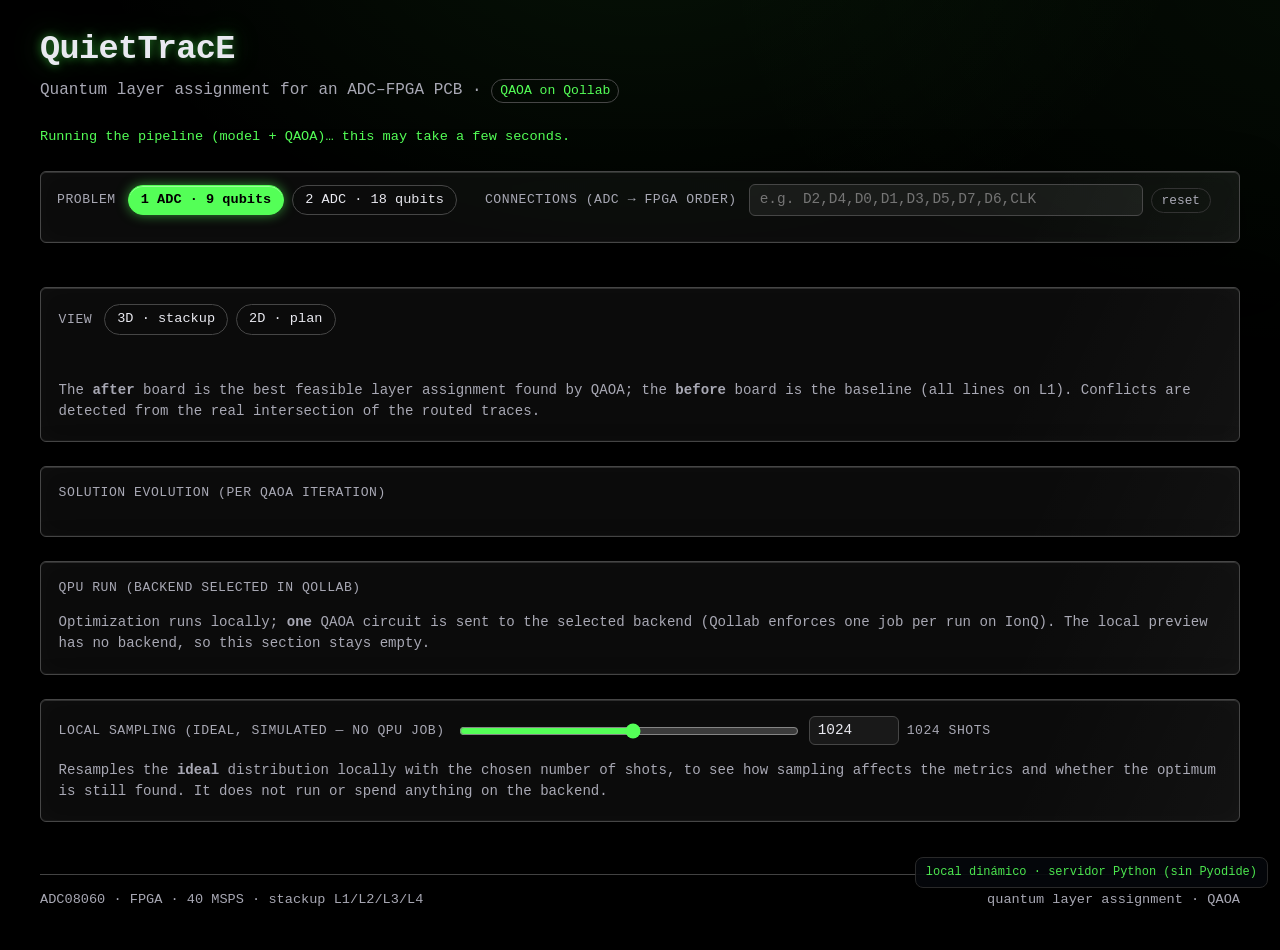
==== dev/app-local.html @ 6bcb0f86 "feat: control de conexiones ADC->FPGA + vista local dinamica - pipeline: _problem(kind, order_str) c" ====
<!doctype html>
<html lang="es">
<head>
  <meta charset="utf-8" />
  <meta name="viewport" content="width=device-width, initial-scale=1" />
  <title>QuietTracE — local (dinámico)</title>
  <link rel="stylesheet" href="../main.css" />
  <script type="importmap">
    { "imports": { "quantum.pipeline": "./pipeline-shim.js" } }
  </script>
  <style>
    #devbadge {
      position: fixed; right: 12px; bottom: 12px; z-index: 50;
      font: 12px/1.4 ui-monospace, monospace; color: #54ff57;
      background: #05070c; border: 1px solid #2e2e2e; border-radius: 8px;
      padding: 6px 10px; opacity: .9;
    }
  </style>
</head>
<body>
  <!-- Dynamic local preview: runs the REAL UI. main.js imports 'quantum.pipeline',
       which the import map resolves to ./pipeline-shim.js (fetch -> dev server
       -> quantum/pipeline.py). Needs: PYTHON=<venv> ./scripts/dev.sh -->
  <script type="module">
    const V = Date.now();
    const html = await (await fetch(`../index.html?v=${V}`)).text();
    document.body.innerHTML = /<body[^>]*>([\s\S]*)<\/body>/i.exec(html)?.[1] ?? html;

    const badge = document.createElement('div');
    badge.id = 'devbadge';
    badge.textContent = 'local dinámico · servidor Python (sin Pyodide)';
    document.body.appendChild(badge);

    try {
      await import(`../main.js?v=${V}`);
    } catch (e) {
      const s = document.getElementById('status');
      if (s) s.textContent = `No se pudo cargar main.js: ${e}. ¿Arrancaste scripts/dev.sh?`;
      console.error(e);
    }
  </script>
</body>
</html>
---- main.css ----
/* =====================================================================
   QuietTracE — tema "Hybrid":
   esquema de color y bordes nítidos (negro + verde neón) + glow estilo
   Frutiger Aero + liquid glass. Tema único del proyecto.
   ===================================================================== */

:root {
  --bg: #000000;
  --fg: #e9e9f0;
  --muted: #a8a8b4;
  --card: rgba(255, 255, 255, 0.06);
  --panel: rgba(255, 255, 255, 0.045);
  --edge: #464646;
  --edge-soft: #2f2f2f;
  --accent: #54ff57;
  --accent-dim: rgba(84, 255, 87, 0.55);
  --radius: 6px;
  --font: ui-monospace, "SFMono-Regular", Menlo, Consolas, "Liberation Mono", monospace;
  --shadow: 0 18px 50px rgba(0, 0, 0, 0.55);
  --blur: blur(12px) saturate(1.4);
}

* { box-sizing: border-box; }

body {
  margin: 0;
  padding: 1.5rem clamp(1rem, 4vw, 2.5rem) 2.5rem;
  font-family: var(--font);
  font-size: 1rem;
  line-height: 1.5;
  color: var(--fg);
  background:
    radial-gradient(900px 620px at 50% -12%, rgba(84, 255, 87, 0.08), transparent 62%),
    radial-gradient(1100px 760px at 104% -4%, rgba(84, 255, 87, 0.05), transparent 56%),
    #000;
  background-attachment: fixed;
}

::selection { background: #54ff57; color: #000; }

/* cabecera */
.head {
  display: flex;
  flex-wrap: wrap;
  gap: 1rem;
  align-items: flex-start;
  justify-content: space-between;
  margin-bottom: 1.5rem;
}
.head-main h1 {
  margin: 0 0 0.25rem;
  font-size: clamp(1.6rem, 1.1rem + 1.6vw, 2.1rem);
  letter-spacing: -0.02em;
  text-shadow: 0 0 10px rgba(84, 255, 87, 0.5), 0 0 30px rgba(84, 255, 87, 0.25);
}
.subtitle { margin: 0; color: var(--muted); font-size: 1rem; }

.mock-tag {
  display: inline-block;
  padding: 1px 8px;
  border: 1px solid var(--edge);
  border-radius: 999px;
  font-size: 0.82rem;
  color: var(--accent);
}

/* superficies — liquid glass (cristal negro) con borde nítido */
.panel,
.stat,
.chart {
  background: var(--card);
  border: 1px solid var(--edge);
  border-radius: var(--radius);
}

.panel,
.stat,
.chart {
  position: relative;
  background:
    linear-gradient(
      180deg,
      rgba(255, 255, 255, 0.075),
      rgba(255, 255, 255, 0.032) 42%,
      rgba(255, 255, 255, 0.014)
    );
  -webkit-backdrop-filter: var(--blur);
  backdrop-filter: var(--blur);
  box-shadow:
    0 18px 50px rgba(0, 0, 0, 0.6),
    inset 0 1px 0 rgba(255, 255, 255, 0.14),
    inset 0 -1px 0 rgba(255, 255, 255, 0.04),
    inset 0 0 24px rgba(255, 255, 255, 0.025);
}

/* barrido de brillo muy sutil sobre el cristal */
.panel::after,
.chart::after {
  content: "";
  position: absolute;
  inset: 0;
  border-radius: inherit;
  pointer-events: none;
  background: linear-gradient(
    115deg,
    transparent 32%,
    rgba(255, 255, 255, 0.06) 48%,
    transparent 64%
  );
  background-size: 260% 100%;
  animation: glassSheen 7s linear infinite;
}
@keyframes glassSheen {
  from { background-position: 165% 0; }
  to { background-position: -165% 0; }
}

/* métricas */
.stats {
  display: grid;
  grid-template-columns: repeat(auto-fit, minmax(150px, 1fr));
  gap: 0.75rem;
  margin-bottom: 1.5rem;
}
.stat {
  border-left: 3px solid var(--accent, var(--edge));
  padding: 0.7rem 0.9rem;
  display: flex;
  flex-direction: column;
  gap: 2px;
}
.stat-label {
  font-size: 0.8rem;
  color: var(--muted);
  text-transform: uppercase;
  letter-spacing: 0.04em;
}
.stat-value {
  font-size: 1.5rem;
  font-weight: 700;
  color: #f2fff4;
  text-shadow: 0 0 10px rgba(84, 255, 87, 0.45), 0 0 26px rgba(84, 255, 87, 0.18);
}
.stat-sub { font-size: 0.82rem; color: var(--muted); }

/* panel PCB */
.panel { background: var(--panel); padding: 1rem 1.1rem 1.2rem; margin-bottom: 1.5rem; }
.toolbar { display: flex; align-items: center; gap: 0.5rem; margin-bottom: 0.9rem; }
.view-label {
  color: var(--muted);
  font-size: 0.82rem;
  text-transform: uppercase;
  letter-spacing: 0.04em;
  margin-right: 0.25rem;
}
.tab {
  font: inherit;
  font-size: 0.85rem;
  color: var(--fg);
  background: transparent;
  border: 1px solid var(--edge);
  border-radius: 999px;
  padding: 4px 12px;
  cursor: pointer;
}
.tab:hover {
  border-color: var(--accent);
  box-shadow: 0 0 10px rgba(84, 255, 87, 0.35), inset 0 0 8px rgba(84, 255, 87, 0.14);
}
.tab.active {
  background: var(--accent);
  border-color: var(--accent);
  color: #000;
  font-weight: 700;
  box-shadow: 0 0 12px var(--accent-dim), inset 0 1px 0 rgba(255, 255, 255, 0.4);
}

.boards {
  display: grid;
  grid-template-columns: repeat(auto-fit, minmax(min(660px, 100%), 1fr));
  gap: 1rem;
}
.board { margin: 0; }
.board svg { display: block; width: 100%; height: auto; max-width: 860px; margin-inline: auto; }

.note { margin: 0.9rem 0 0; color: var(--muted); font-size: 0.88rem; line-height: 1.5; }

/* gráficas */
.grid {
  display: grid;
  grid-template-columns: repeat(auto-fit, minmax(min(430px, 100%), 1fr));
  gap: 1rem;
}
.chart { padding: 0.85rem 1rem 1rem; }
.chart h3 { margin: 0 0 0.4rem; font-size: 1rem; font-weight: 600; color: var(--fg); }
.chart svg { display: block; width: 100%; height: auto; max-width: 760px; margin-inline: auto; }

.foot {
  margin-top: 1.75rem;
  display: flex;
  flex-wrap: wrap;
  gap: 0.5rem 1.5rem;
  justify-content: space-between;
  color: var(--muted);
  font-size: 0.85rem;
  border-top: 1px solid var(--edge);
  padding-top: 0.9rem;
}

/* estado del pipeline */
.status { margin: 0 0 1.5rem; color: var(--accent); font-size: 0.85rem; }

/* --- animaciones de construcción --- */

@keyframes draw { to { stroke-dashoffset: 0; } }
@keyframes fadeIn { to { opacity: 1; } }
@keyframes pop {
  from { opacity: 0; transform: scale(0.5); }
  to { opacity: 1; transform: scale(1); }
}
@keyframes growX {
  from { transform: scaleX(0); }
  to { transform: scaleX(1); }
}
@keyframes riseIn {
  from { opacity: 0; transform: translateY(16px); }
  to { opacity: 1; transform: none; }
}

.trace {
  stroke-dasharray: 1;
  stroke-dashoffset: 1;
  animation: draw 0.9s cubic-bezier(0.4, 0, 0.2, 1) forwards;
}
.fade-late { opacity: 0; animation: fadeIn 0.5s ease forwards; }
.pop-late {
  opacity: 0;
  transform-box: fill-box;
  transform-origin: center;
  animation: pop 0.45s cubic-bezier(0.2, 0.8, 0.3, 1.2) forwards;
}

.chart { opacity: 0; animation: riseIn 0.55s ease forwards; }
.chart-line {
  stroke-dasharray: 1;
  stroke-dashoffset: 1;
  animation: draw 1.1s cubic-bezier(0.4, 0, 0.2, 1) forwards;
}
.chart-area { opacity: 0; animation: fadeIn 0.9s ease forwards; }
.chart-dot { opacity: 0; animation: pop 0.3s ease forwards; }
.bar {
  transform-box: fill-box;
  transform-origin: left center;
  animation: growX 0.75s cubic-bezier(0.2, 0.7, 0.3, 1) forwards;
}
.cell {
  opacity: 0;
  transform-box: fill-box;
  transform-origin: center;
  animation: pop 0.35s ease forwards;
}

@media (prefers-reduced-motion: reduce) {
  .trace, .fade-late, .pop-late, .chart, .chart-line, .chart-area, .chart-dot, .bar, .cell {
    animation: none !important;
    opacity: 1 !important;
    stroke-dashoffset: 0 !important;
    stroke-dasharray: none;
  }
  .trace { stroke-dasharray: none; }
  .panel::after, .chart::after { animation: none !important; }
}

/* etiqueta de origen de datos de cada gráfica */
.chart-src {
  display: inline-block;
  margin-left: 0.4rem;
  padding: 1px 8px;
  border: 1px solid var(--edge);
  border-radius: 999px;
  font-size: 0.72rem;
  font-weight: 700;
  letter-spacing: 0.04em;
  text-transform: uppercase;
  color: var(--muted);
  vertical-align: middle;
}
.chart-src.mock {
  color: #ff6b6b;
  border-color: rgba(255, 107, 107, 0.55);
  background: rgba(255, 107, 107, 0.08);
}

/* evolución de la solución (mini-PCBs por iteración) */
.evolution-grid {
  display: grid;
  grid-template-columns: repeat(auto-fit, minmax(min(280px, 100%), 1fr));
  gap: 1rem;
}
.mini { margin: 0; }
.mini svg { display: block; }

/* combos chart toggle */
.combos-toggle { margin-left: 0.5rem; display: inline-flex; gap: 4px; vertical-align: middle; }
.tg {
  font: inherit;
  font-size: 0.8rem;
  color: var(--muted);
  background: transparent;
  border: 1px solid var(--edge-soft);
  border-radius: 999px;
  padding: 2px 10px;
  cursor: pointer;
}
.tg:hover { color: var(--fg); border-color: var(--edge); }
.tg.active { color: #000; background: var(--accent); border-color: var(--accent); font-weight: 700; }

/* summary chips */
.stat-value .dash { color: var(--muted); text-decoration: line-through; font-weight: 500; }
.stat-bar {
  margin-top: 6px;
  height: 7px;
  border-radius: 999px;
  background: rgba(255, 255, 255, 0.08);
  overflow: hidden;
}
.stat-bar > span {
  display: block;
  height: 100%;
  border-radius: 999px;
  background: linear-gradient(90deg, var(--accent), #b6ff9e);
  box-shadow: 0 0 10px rgba(84, 255, 87, 0.5);
}

/* linea informativa del panel QPU */
.qpu-line { margin: 0 0 0.5rem; font-size: 1rem; color: var(--fg); }

/* boton de expandir en cada grafica */
.chart h3 { display: flex; align-items: center; gap: 0.35rem; flex-wrap: wrap; }
.chart-title { flex: 1 1 auto; }
.chart-expand {
  margin-left: auto;
  font: inherit; font-size: 1rem; line-height: 1;
  color: var(--muted); background: transparent;
  border: 1px solid var(--edge-soft); border-radius: 6px;
  padding: 2px 8px; cursor: pointer;
}
.chart-expand:hover { color: var(--fg); border-color: var(--accent); }

/* control de shots */
.shots-range { flex: 1 1 160px; max-width: 340px; accent-color: var(--accent); }
.shots-num {
  width: 90px; font: inherit; font-size: 0.9rem; color: var(--fg);
  background: rgba(255, 255, 255, 0.06);
  border: 1px solid var(--edge); border-radius: 6px; padding: 3px 8px;
}
.sampling-pcb { max-width: 420px; margin: 0.6rem 0 0; }

/* modal de grafica (no pantalla completa) */
.modal {
  position: fixed; inset: 0; z-index: 100;
  display: flex; align-items: center; justify-content: center;
  background: rgba(2, 4, 8, 0.94); padding: 3vmin;
}
.modal[hidden] { display: none; }
.modal-box {
  width: min(92vw, 1100px);
  height: 60vh;                 /* tamano uniforme para todas las graficas */
  background: #05070c;
  border: 1px solid var(--edge);
  border-radius: var(--radius);
  display: flex; flex-direction: column; overflow: hidden;
  box-shadow: 0 24px 70px rgba(0, 0, 0, 0.8);
}
.modal-head {
  flex: 0 0 auto;
  display: flex; align-items: center; justify-content: space-between;
  gap: 1rem; padding: 0.6rem 0.9rem; border-bottom: 1px solid var(--edge);
}
.modal-title { font-size: 1rem; color: var(--fg); }
.modal-close {
  font: inherit; font-size: 1rem; color: var(--muted);
  background: transparent; border: 1px solid var(--edge-soft);
  border-radius: 6px; padding: 2px 10px; cursor: pointer;
}
.modal-close:hover { color: var(--fg); border-color: var(--accent); }
.modal-body {
  flex: 1 1 auto; min-height: 0;
  display: flex; align-items: center; justify-content: center;
  padding: 0.9rem; overflow: hidden;
}
.modal-body svg { width: 100%; height: 100%; max-width: 100%; max-height: 100%; }
body.modal-open { overflow: hidden; }

@media (max-width: 700px) {
  .modal-box { width: 94vw; height: 72vh; }
}

/* controles (problema + estado inicial) */
.controls { padding: 0.75rem 1rem; margin-bottom: 1.25rem; }
.controls-sep { margin-left: 1.25rem; }

/* control de conexiones (ADC -> FPGA) */
.order-input {
  flex: 1 1 320px; max-width: 520px;
  font: inherit; font-size: 0.9rem; color: var(--fg);
  background: rgba(255, 255, 255, 0.06);
  border: 1px solid var(--edge); border-radius: 6px; padding: 4px 10px;
}
.order-status { color: #ffb86c; }
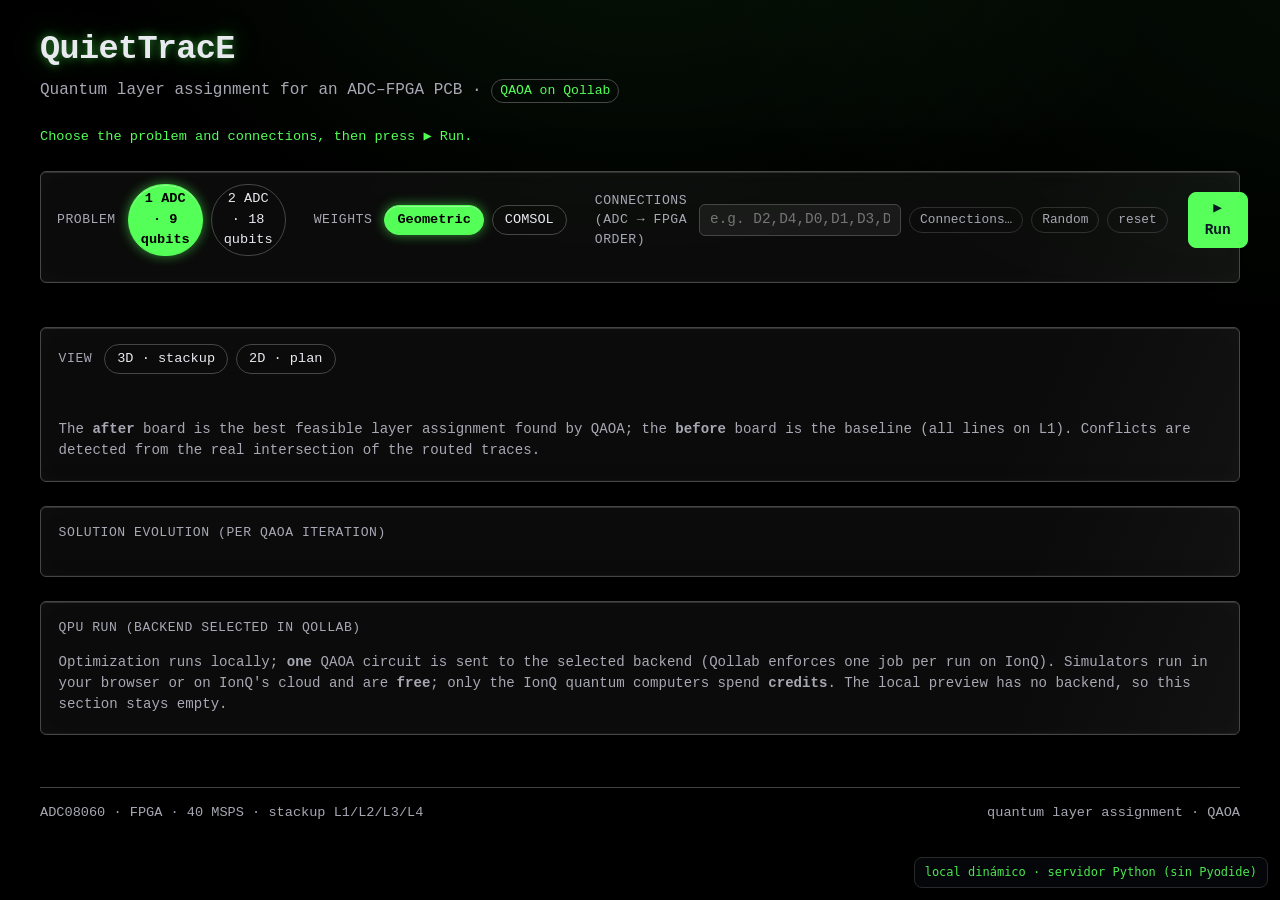
==== commit 7661d1a7: "fix(qpu): import estatico de QuantumCircuit + quitar panel de circuito de la UI El traceback apuntab" ====
--- a/dev/app-local.html
+++ b/dev/app-local.html
@@ -6,7 +6,7 @@
   <title>QuietTracE — local (dinámico)</title>
   <link rel="stylesheet" href="../main.css" />
   <script type="importmap">
-    { "imports": { "quantum.pipeline": "./pipeline-shim.js" } }
+    { "imports": { "quantum.pipeline": "./pipeline-shim.js", "qiskit": "./qiskit-stub.js" } }
   </script>
   <style>
     #devbadge {
--- a/main.css
+++ b/main.css
@@ -348,13 +348,6 @@
 .chart-expand:hover { color: var(--fg); border-color: var(--accent); }
 
 /* control de shots */
-.shots-range { flex: 1 1 160px; max-width: 340px; accent-color: var(--accent); }
-.shots-num {
-  width: 90px; font: inherit; font-size: 0.9rem; color: var(--fg);
-  background: rgba(255, 255, 255, 0.06);
-  border: 1px solid var(--edge); border-radius: 6px; padding: 3px 8px;
-}
-.sampling-pcb { max-width: 420px; margin: 0.6rem 0 0; }
 
 /* modal de grafica (no pantalla completa) */
 .modal {
@@ -408,3 +401,34 @@
   border: 1px solid var(--edge); border-radius: 6px; padding: 4px 10px;
 }
 .order-status { color: #ffb86c; }
+
+/* boton Run */
+.run-btn {
+  margin-left: auto;
+  font: inherit; font-size: 0.9rem; font-weight: 700;
+  color: #04121f; background: var(--accent);
+  border: 1px solid var(--accent); border-radius: 8px;
+  padding: 5px 16px; cursor: pointer;
+}
+.run-btn:hover { box-shadow: 0 0 12px rgba(84, 255, 87, 0.55); }
+.run-btn:active { transform: translateY(1px); }
+
+/* editor de conexiones (modal) */
+.conn-box { width: min(94vw, 980px); height: min(82vh, 760px); }
+.conn-body { flex: 1 1 auto; min-height: 0; display: flex; gap: 1rem; padding: 1rem; overflow: hidden; }
+.conn-col { flex: 0 0 320px; display: flex; flex-direction: column; min-height: 0; }
+.conn-col-title { font-size: 0.8rem; color: var(--muted); text-transform: uppercase; letter-spacing: 0.04em; margin-bottom: 0.5rem; }
+.conn-list { list-style: none; margin: 0; padding: 0; overflow: auto; flex: 1 1 auto; }
+.conn-item {
+  display: flex; align-items: center; gap: 0.5rem; padding: 6px 8px; margin-bottom: 4px;
+  background: rgba(255, 255, 255, 0.05); border: 1px solid var(--edge); border-radius: 6px; cursor: grab;
+}
+.conn-item.dragging { opacity: 0.5; }
+.conn-handle { color: var(--muted); }
+.conn-name { font-weight: 600; color: var(--fg); }
+.conn-move { margin-left: auto; display: inline-flex; gap: 3px; }
+.tg.mini { font-size: 0.7rem; padding: 1px 6px; }
+.conn-preview { flex: 1 1 auto; min-width: 0; overflow: auto; display: flex; align-items: flex-start; justify-content: center; }
+.conn-foot { flex: 0 0 auto; display: flex; align-items: center; gap: 0.6rem; padding: 0.7rem 0.9rem; border-top: 1px solid var(--edge); }
+.conn-hint { color: var(--muted); font-size: 0.8rem; }
+.conn-spacer { flex: 1 1 auto; }
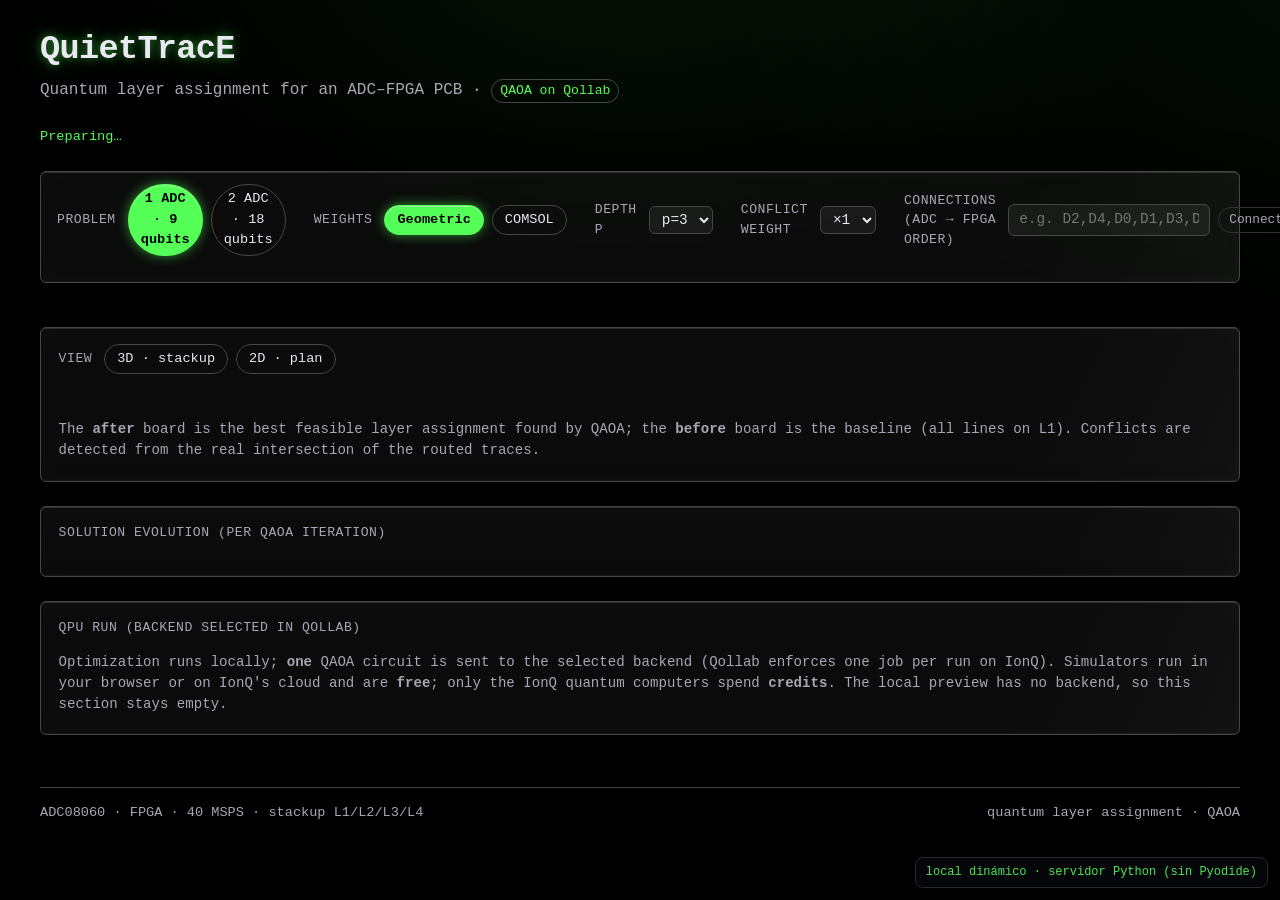
==== commit 5ff02efa: "feat(ui): bloquear depth/conflict/weights en la exportada; banner de consola - main.js: DEV = !!wind" ====
--- a/dev/app-local.html
+++ b/dev/app-local.html
@@ -6,7 +6,7 @@
   <title>QuietTracE — local (dinámico)</title>
   <link rel="stylesheet" href="../main.css" />
   <script type="importmap">
-    { "imports": { "quantum.pipeline": "./pipeline-shim.js", "qiskit": "./qiskit-stub.js" } }
+    { "imports": { "quantum.pipeline": "./pipeline-shim.js" } }
   </script>
   <style>
     #devbadge {
@@ -32,6 +32,7 @@
     document.body.appendChild(badge);
 
     try {
+      window.__QT_DEV__ = true;   // unlock the tuning knobs (depth/conflict/weights) in the preview
       await import(`../main.js?v=${V}`);
     } catch (e) {
       const s = document.getElementById('status');
--- a/main.css
+++ b/main.css
@@ -402,6 +402,12 @@
 }
 .order-status { color: #ffb86c; }
 
+.cmult-input {
+  font: inherit; font-size: 0.9rem; color: var(--fg);
+  background: rgba(255, 255, 255, 0.06);
+  border: 1px solid var(--edge); border-radius: 6px; padding: 4px 8px;
+}
+
 /* boton Run */
 .run-btn {
   margin-left: auto;
